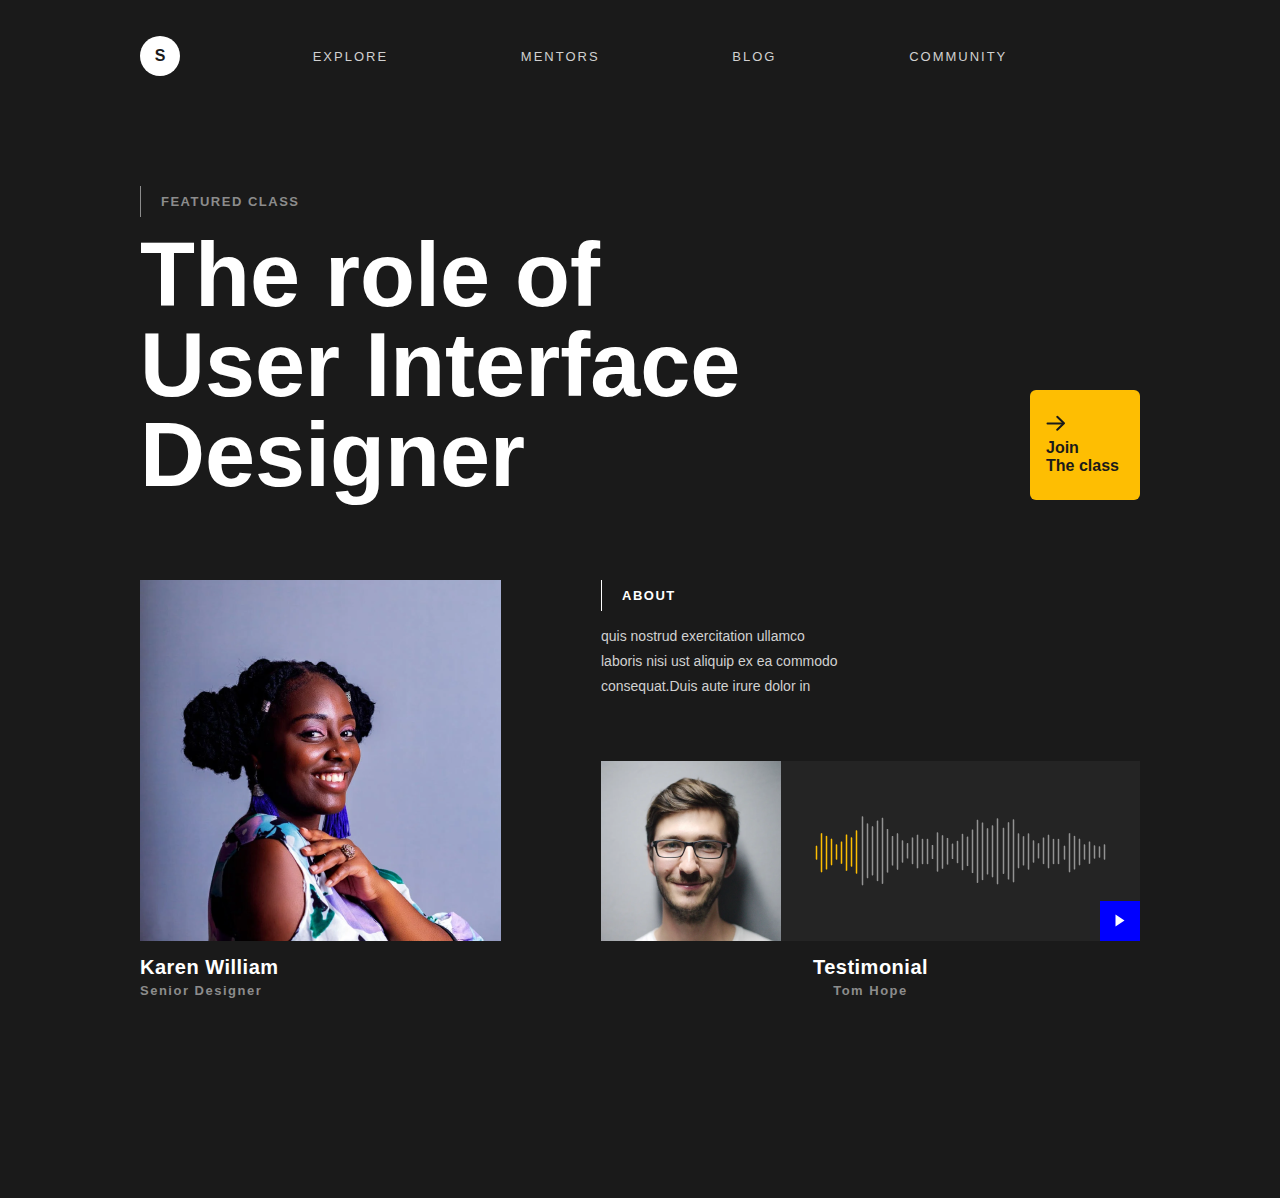
==== index.html @ f6294d51 "adle" ====
<!DOCTYPE html>
<html lang="en">
<head>
    <meta charset="UTF-8">
    <meta name="viewport" content="width=device-width, initial-scale=1.0">
    <title>Document</title>
    <link rel="stylesheet" href="style.css">
</head>
<body>
    <header class="header">
        <div class="container">
            <nav class="navigation">
                <a href="" class="logo">S</a>
                <ul class="navigation-holder">
                    <li class="nav-links">
                        <a href="#">Explore</a>
                    </li>
                    <li class="nav-links">
                        <a href="#">Mentors</a>
                    </li>
                    <li class="nav-links">
                        <a href="#">Blog</a>
                    </li>
                    <li class="nav-links">
                        <a href="#">Community</a>
                    </li>
                </ul>
            </nav>

            <section class="header-tittle">
                <span class="header-subtitle-text">featured class</span>
                <h1 class="header-tittle-text">
                    The role of
                    User Interface
                    Designer
                </h1>

                <a href="#" class="join">
                    <img src="img/icons/arrow.svg" alt="">
                    <span class="join-text">Join <br> The class</span>
                </a>
            </section>
            <section class="header-info-block">

                <div class="card-info">
                    <img src="img/girl-avatar.png" alt="" class="card-info-img">
                    <h2 class="info-title">Karen William</h2>
                    <span class="info-subtitle">Senior Designer</span>
                </div>

                <div class="card-about">
                    <div class="about-text-wrapper">
                        <span class="about-subtitle-text">About</span>
                        <p class="about-desc">
                            quis nostrud exercitation ullamco
                            laboris nisi ust aliquip ex ea commodo
                            consequat.Duis aute irure dolor in
                        </p>
                    </div>

                    <div class="audio-block">
                        <img src="img/man-avatar.png" alt="">
                        <div class="audio-container">
                            <img src="img/audio.png" class="audio-track" alt="">
                            <a href="#" class="play-btn">
                                <img src="img/icons/play.svg" alt="">
                            </a>
                        </div>


                    </div>

                    <h2 class="about-title">Testimonial</h2>
                    <span class="about-subtitle">Tom Hope</span>
                </div>
            </section>

        </div>
    </header>
</body>
</html>
---- style.css ----
* {
    box-sizing: border-box;
    margin: 0;
    font-family: Arial, Helvetica, sans-serif;
}
.container {
    max-width: 1000px;
    margin: 0 auto;
}

.header {
    background-color: #1A1A1A;
    padding-top: 36px;
    padding-bottom: 200px;
}
.navigation {
    display: flex;
    justify-content: space-between;
    align-items: center;
}
.logo {
    width: 40px;
    height: 40px;
    border-radius: 50%;
    background-color: #fff;
    display: flex;
    justify-content: center;
    align-items: center;
    text-decoration: none;
    color: #1A1A1A;
    font-weight: bold;
}
.navigation-holder {
    list-style-type: none;
    padding: 0;
    display: flex;
    flex-grow: 1;
    justify-content: space-evenly;
}
.nav-links a {
    text-decoration: none;
    color: #D1D1D1;
    text-transform: uppercase;
    letter-spacing: 2px;
    font-size: 13px;
}
.header-tittle {
    margin-top: 110px;
    margin-bottom: 80px;
    position: relative;
}
.header-subtitle-text {
    display: inline-block;
    border-left: 1px solid #8C8C8C;
    padding: 8px 0 8px 20px;
    color: #8C8C8C;
    font-weight: bold;
    text-transform: uppercase;
    font-size: 13px;
    letter-spacing: 1.5px;
    margin-bottom: 13px;
}
.header-tittle-text {
    font-size: 90px;
    font-weight: bold;
    color: #fff;
    max-width: 630px;
    line-height: 1;
}
.join {
    background-color: #FEBE02;
    position: absolute;
    right: 0;
    bottom: 0;
    width: 110px;
    height: 110px;
    padding: 16px;
    display: flex;
    flex-direction: column;
    justify-content: space-evenly;
    align-items: flex-start;
    text-decoration: none;
    color: #1A1A1A;
    font-weight: bold;
    border-radius: 6px;
}
.header-info-block {
    display: flex;
    justify-content: space-between;
}
.card-info{
    max-width: 361px;
}
.card-info-img {
    display: flex;
}
.info-title {
    font-size: 20px;
    font-weight: bold;
    color: #fff;
    letter-spacing: 0.5px;
    margin-top: 15px;
    margin-bottom: 4px;
}
.info-subtitle {
    font-size: 13px;
    color: #8C8C8C;
    font-weight: bold;
    letter-spacing: 1.5px;
    display: block;
}
.about-subtitle-text {
    display: inline-block;
    border-left: 1px solid #fff;
    padding: 8px 0 8px 20px;
    color: #fff;
    font-weight: bold;
    text-transform: uppercase;
    font-size: 13px;
    letter-spacing: 1.5px;
    margin-bottom: 13px;
}
.about-desc {
    color: #D1D1D1;
    max-width: 240px;
    font-size: 14px;
    line-height: 1.8;
}
.audio-block {
    background-color: #242424;
    display: flex;
    margin-top: 61px;
}
.audio-container {
    display: flex;
    align-items: center;
    justify-content: center;
    flex: 1;
    position: relative;
    padding:0 34px
}
.play-btn {
    display: flex;
    background-color: blue;
    width: 40px;
    height: 40px;
    align-items: center;
    justify-content: center;
    position: absolute;
    right: 0;
    bottom: 0;
}
.about-title {
    font-size: 20px;
    font-weight: bold;
    color: #fff;
    letter-spacing: 0.5px;
    margin-top: 15px;
    margin-bottom: 4px;
    text-align: center;
}
.about-subtitle {
    font-size: 13px;
    color: #8C8C8C;
    font-weight: bold;
    letter-spacing: 1.5px;
    text-align: center;
    display: block;
}
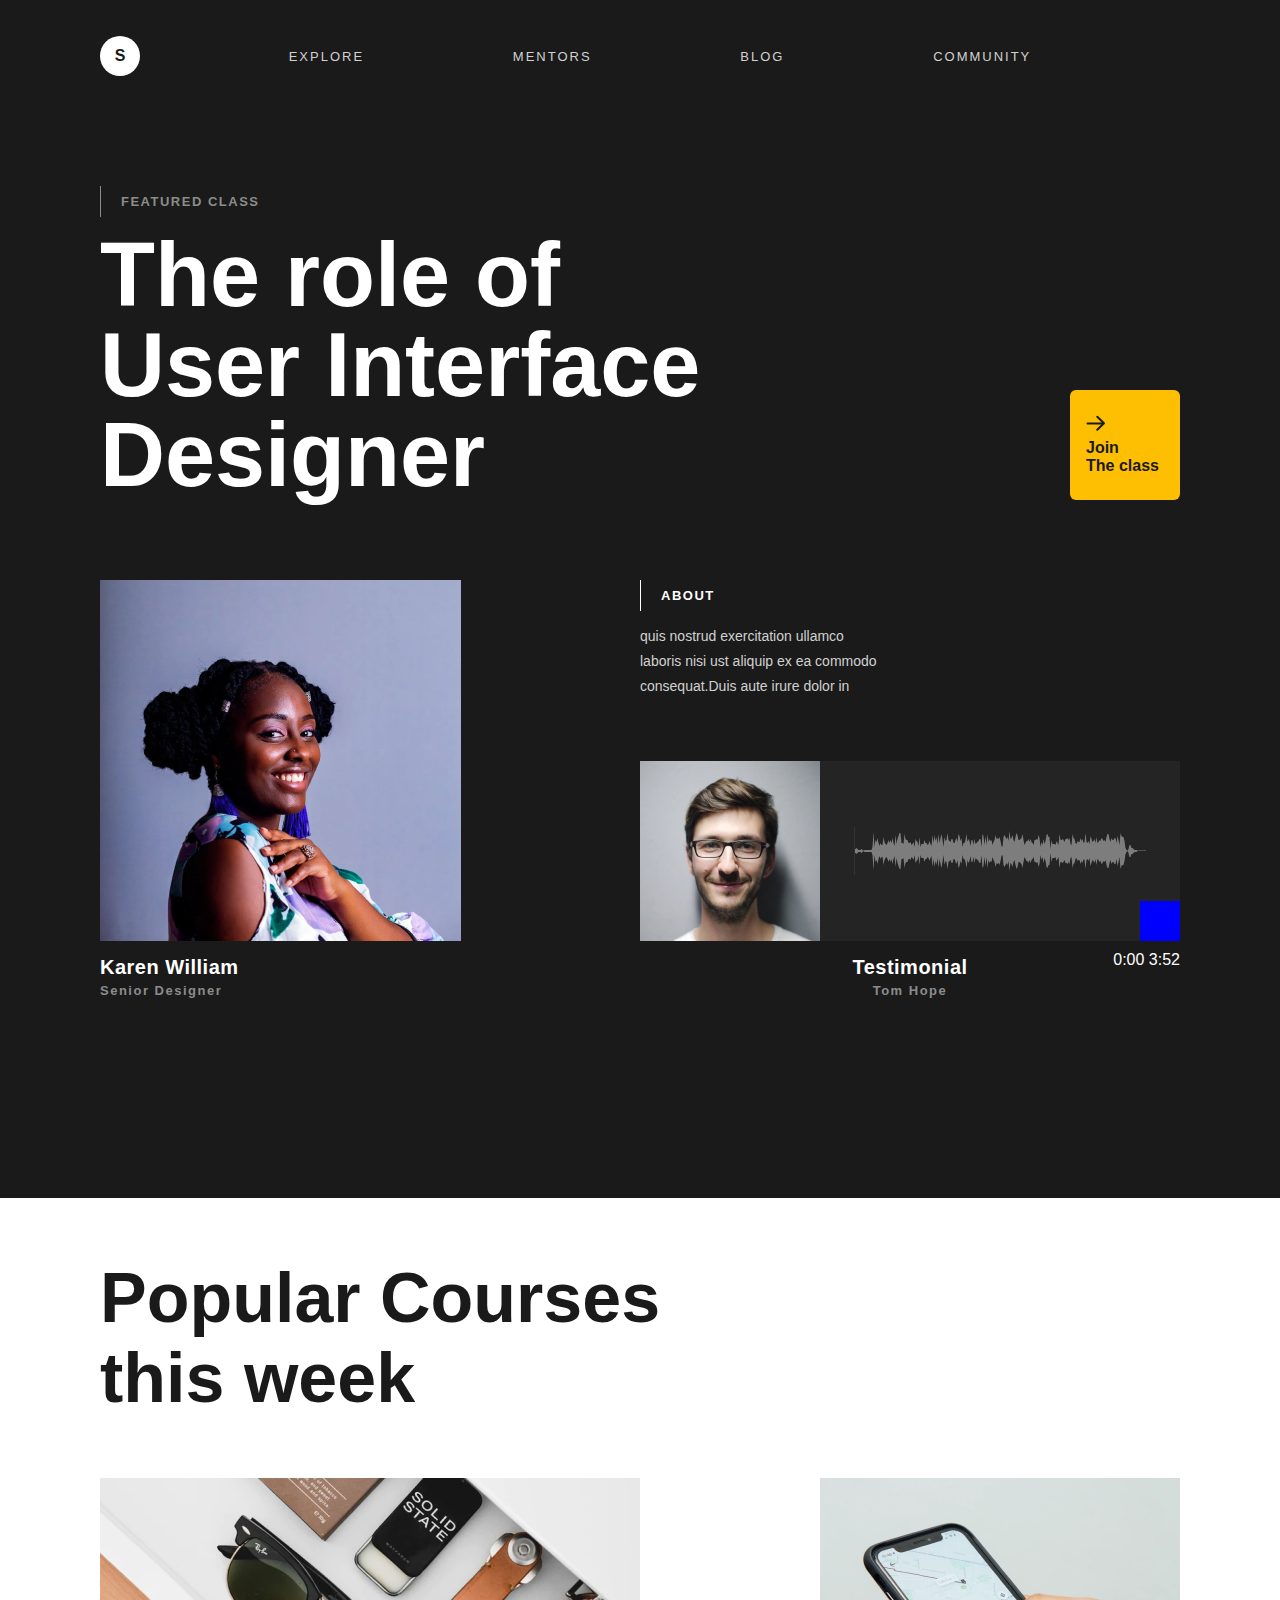
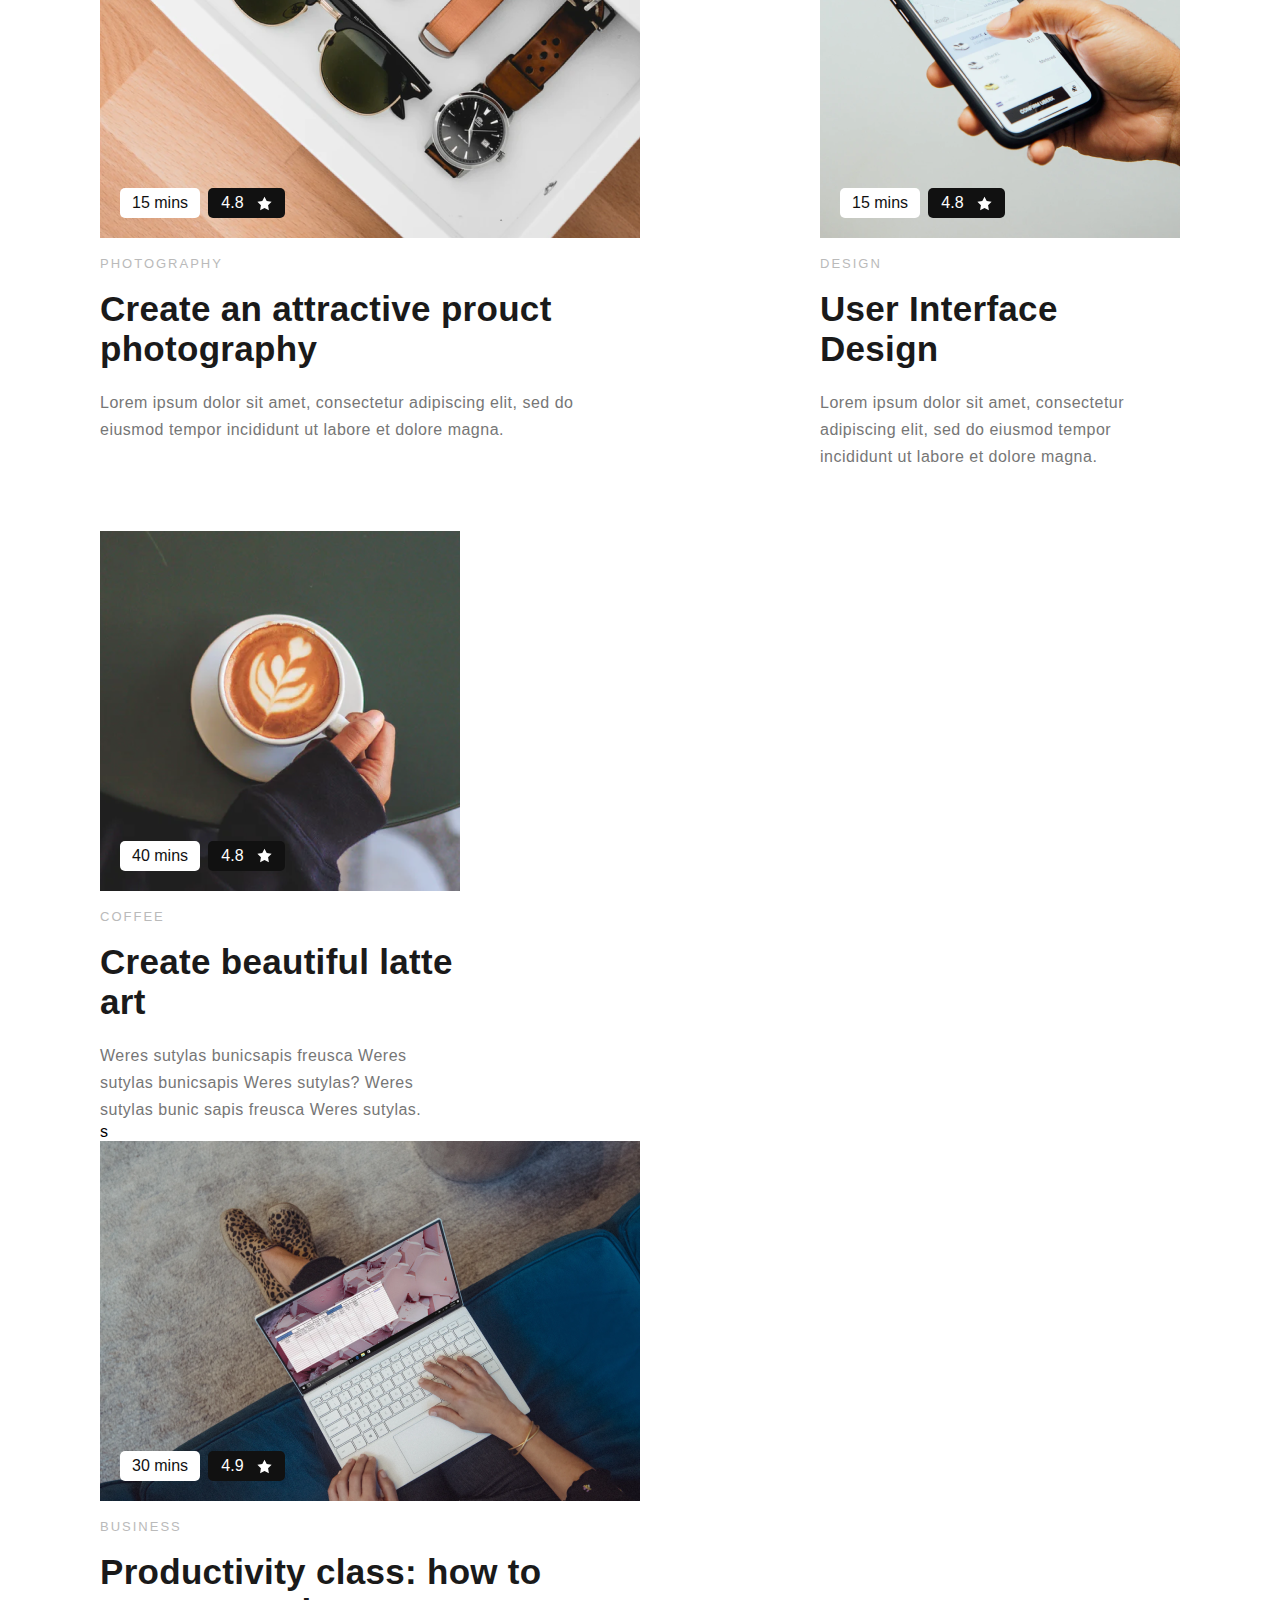
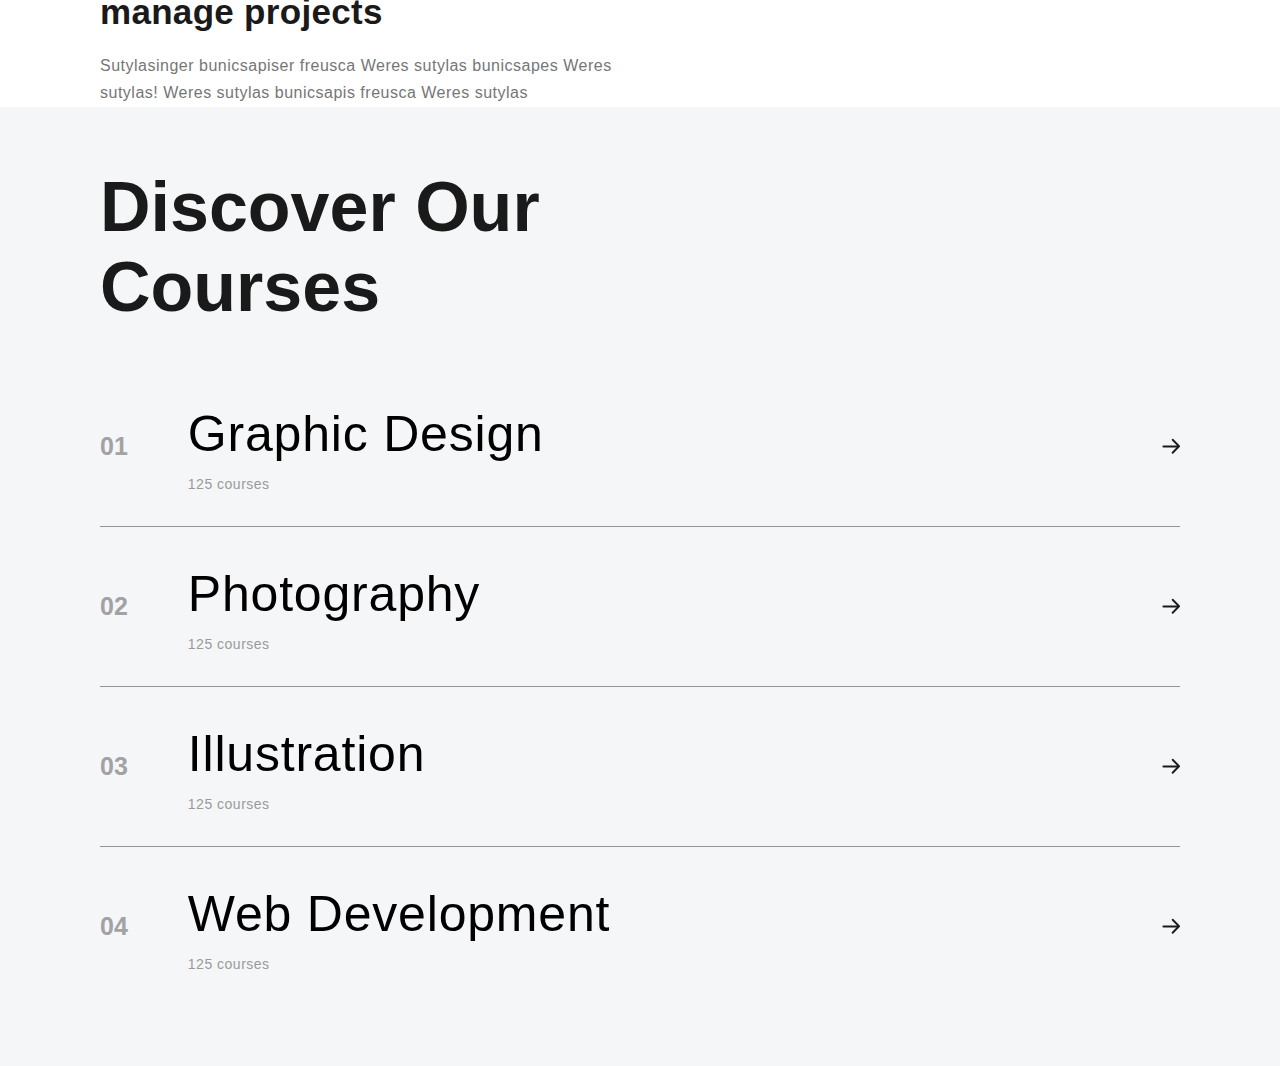
==== commit 4f7ab1f3: "done" ====
--- a/index.html
+++ b/index.html
@@ -27,9 +27,9 @@
                 </ul>
             </nav>
 
-            <section class="header-tittle">
+            <section class="header-title">
                 <span class="header-subtitle-text">featured class</span>
-                <h1 class="header-tittle-text">
+                <h1 class="header-title-text">
                     The role of
                     User Interface
                     Designer
@@ -50,32 +50,196 @@
 
                 <div class="card-about">
                     <div class="about-text-wrapper">
+                    
                         <span class="about-subtitle-text">About</span>
                         <p class="about-desc">
                             quis nostrud exercitation ullamco
                             laboris nisi ust aliquip ex ea commodo
                             consequat.Duis aute irure dolor in
                         </p>
-                    </div>
-
-                    <div class="audio-block">
-                        <img src="img/man-avatar.png" alt="">
-                        <div class="audio-container">
-                            <img src="img/audio.png" class="audio-track" alt="">
-                            <a href="#" class="play-btn">
-                                <img src="img/icons/play.svg" alt="">
-                            </a>
-                        </div>
-
-
-                    </div>
-
-                    <h2 class="about-title">Testimonial</h2>
-                    <span class="about-subtitle">Tom Hope</span>
+                        </div>
+
+                        <div class="audio-holder">
+                            <div class="audio-block">
+                            <img src="img/man-avatar.png" alt="">
+                            <div class="audio-container">
+                                <div class="audio-detail">
+                                    <div class="control">
+                                        <i class="fi-rr-play" id="playPause"></i>
+                                    </div>
+                                    <div id="wave"></div>  
+                            </div>
+                        </div>
+                        </div>
+
+                        <div class="audio-author">
+                        <div>
+                            <h2 class="about-title">Testimonial</h2>
+                            <span class="about-subtitle">Tom Hope</span>
+                        </div>
+
+                        <div class="time">
+                            <span id="current">0:00</span>
+                            <span id="duration">0:00</span>
+                        </div>           
+                        </div>                       
                 </div>
+                
             </section>
 
         </div>
-    </header>
+        
+    </header>  
+   
+    <main class="main-content">
+        <div class="container">
+            <section class="courses">
+                <h1 class="course-section-title">Popular Courses <br> this week</h1>
+                
+                <section class="course-row">
+                    <div class="course-card card-big">
+                        <div class="img-container img-card-1">
+                        <span class="btn-time">15 mins</span>
+                        <span class="btn-raiting">
+                            4.8
+                            <img src="img/icons/star.svg" width="15" height="15" alt="">
+                        </span>
+                        </div>
+
+                        <div class="info-container">
+                          <h4 class="course-category">PHOTOGRAPHY</h4>
+
+                          <h2 class="course-title">Create an attractive prouct photography</h2>
+
+                          <p class="course-desc">Lorem ipsum dolor sit amet, consectetur
+                            adipiscing elit, sed do eiusmod tempor
+                            incididunt ut labore et dolore magna.
+                          </p>
+                        </div>
+                    </div>
+
+                    <div class="course-card card-small">
+                        <div class="img-container img-card-2">
+                            <span class="btn-time">15 mins</span>
+                            <span class="btn-raiting">
+                                4.8
+                                <img src="img/icons/star.svg" width="15" height="15" alt="">
+                            </span>
+                        </div>
+
+                        <div class="info-container">
+                            <h4 class="course-category">DESIGN</h4>
+
+                            <h2 class="course-title">User Interface Design</h2>
+
+                            <p class="course-desc">Lorem ipsum dolor sit amet, consectetur
+                                adipiscing elit, sed do eiusmod tempor
+                                incididunt ut labore et dolore magna.
+                            </p>
+                        </div>
+                    </div>
+                </section>
+
+                <section class="course row">
+                    <div class="course-card card-small">
+                        <div class="img-container img-card-3">
+                        <span class="btn-time">40 mins</span>
+                        <span class="btn-raiting">
+                            4.8
+                            <img src="img/icons/star.svg" width="15" height="15" alt="">
+                        </span>
+                        </div>
+
+                        <div class="info-container">
+                        <h4 class="course-category">COFFEE</h4>
+
+                        <h2 class="course-title">Create beautiful latte art</h2>
+
+                        <p class="course-desc">Weres sutylas bunicsapis freusca Weres sutylas bunicsapis Weres sutylas? Weres sutylas bunic sapis freusca Weres sutylas.
+                        </p>
+                        </div>
+                    </div>
+                s
+
+                    <div class="course-card card-big">
+                        <div class="img-container img-card-4">
+                            <span class="btn-time">30 mins</span>
+                            <span class="btn-raiting">
+                                4.9
+                                <img src="img/icons/star.svg" width="15" height="15" alt="">
+                            </span>
+                        </div>
+
+                        <div class="info-container">
+                            <h4 class="course-category">BUSINESS</h4>
+
+                            <h2 class="course-title">Productivity class: how to manage projects</h2>
+
+                            <p class="course-desc">Sutylasinger bunicsapiser freusca Weres sutylas bunicsapes Weres sutylas! Weres sutylas bunicsapis freusca Weres sutylas
+                            </p>
+                        </div>
+                    </div>
+                </section>
+                </section>
+                </div>
+    </main>
+
+    <footer class="footer">
+        <div class="container">
+            <section class="courses-info">
+
+                <h1 class="course-info-title">Discover Our <br> Courses</h1>
+
+                <section class="footer-row">
+                    <div class="left-block">
+                        <h4 class="course-number">01</h4>
+                        <div class="course-block">
+                            <h2 class="course-name">Graphic Design</h2>
+                            <span class="course-count">125 courses</span>
+                        </div>
+                    </div>
+                    <img src="img/icons/arrow.svg" width="18" alt="">
+                </section>
+
+                <section class="footer-row">
+                    <div class="left-block">
+                        <h4 class="course-number">02</h4>
+                        <div class="course-block">
+                            <h2 class="course-name">Photography</h2>
+                            <span class="course-count">125 courses</span>
+                        </div>
+                    </div>
+                    <img src="img/icons/arrow.svg" width="18" alt="">
+                </section>
+
+                <section class="footer-row">
+                    <div class="left-block">
+                        <h4 class="course-number">03</h4>
+                        <div class="course-block">
+                            <h2 class="course-name">Illustration</h2>
+                            <span class="course-count">125 courses</span>
+                        </div>
+                    </div>
+                    <img src="img/icons/arrow.svg" width="18" alt="">
+                </section>
+
+                <section class="footer-row">
+                    <div class="left-block">
+                        <h4 class="course-number">04</h4>
+                        <div class="course-block">
+                            <h2 class="course-name">Web Development</h2>
+                            <span class="course-count">125 courses</span>
+                        </div>
+                    </div>
+                    <img src="img/icons/arrow.svg" width="18" alt="">
+                </section>
+
+            </section>
+        </div>
+    </footer>
+
+
+    <script src="wavesurfer.js"></script>  
+    <script src="media.js"></script>
 </body>
-</html>+</html>
--- a/style.css
+++ b/style.css
@@ -1,169 +1,479 @@
+@import url('https://cdn-uicons.flaticon.com/uicons-regular-rounded/css/uicons-regular-rounded.css');
+
 * {
-    box-sizing: border-box;
+  box-sizing: border-box;
+  margin: 0;
+  font-family: Arial, Helvetica, sans-serif;
+}
+
+.container {
+  max-width: 1080px;
+  margin: 0 auto;
+}
+
+/* HEADER */
+.header {
+  background-color: #1A1A1A;
+  padding-top: 36px;
+  padding-bottom: 200px;
+}
+
+.navigation {
+  display: flex;
+  justify-content: space-between;
+  align-items: center;
+}
+
+.logo {
+  width: 40px;
+  height: 40px;
+  border-radius: 50%;
+  background-color: #fff;
+  display: flex;
+  justify-content: center;
+  align-items: center;
+  text-decoration: none;
+  color: #1A1A1A;
+  font-weight: bold;
+}
+
+.navigation-holder {
+  list-style-type: none;
+  padding: 0;
+  display: flex;
+  flex-grow: 1;
+  justify-content: space-evenly;
+}
+
+.nav-links a {
+  text-decoration: none;
+  color: #D1D1D1;
+  text-transform: uppercase;
+  letter-spacing: 2px;
+  font-size: 13px;
+}
+
+.header-title {
+  margin-top: 110px;
+  margin-bottom: 80px;
+  position: relative;
+}
+
+.header-subtitle-text {
+  display: inline-block;
+  border-left: 1px solid #8C8C8C;
+  padding: 8px 0 8px 20px;
+  color: #8C8C8C;
+  font-weight: bold;
+  text-transform: uppercase;
+  font-size: 13px;
+  letter-spacing: 1.5px;
+  margin-bottom: 13px;
+}
+
+.header-title-text {
+  font-size: 90px;
+  font-weight: bold;
+  color: #fff;
+  max-width: 620px;
+  line-height: 1;
+}
+
+.join {
+  background-color: #FEBE02;
+  position: absolute;
+  right: 0;
+  bottom: 0;
+  width: 110px;
+  height: 110px;
+  padding: 16px;
+  display: flex;
+  flex-direction: column;
+  justify-content: space-evenly;
+  align-items: flex-start;
+  text-decoration: none;
+  color: #1A1A1A;
+  font-weight: bold;
+  border-radius: 6px;
+}
+
+.header-info-block {
+  display: flex;
+  justify-content: space-between;
+}
+
+.card-info {
+  max-width: 361px;
+}
+
+.card-info-img {
+  display: flex;
+}
+
+.info-title {
+  font-size: 20px;
+  font-weight: bold;
+  color: #fff;
+  letter-spacing: 0.5px;
+  margin-top: 15px;
+  margin-bottom: 4px;
+}
+
+.info-subtitle {
+  font-size: 13px;
+  color: #8C8C8C;
+  font-weight: bold;
+  letter-spacing: 1.5px;
+  display: block;
+}
+
+.about-subtitle-text {
+  display: inline-block;
+  border-left: 1px solid #fff;
+  padding: 8px 0 8px 20px;
+  color: #fff;
+  font-weight: bold;
+  text-transform: uppercase;
+  font-size: 13px;
+  letter-spacing: 1.5px;
+  margin-bottom: 13px;
+}
+
+.about-desc {
+  color: #D1D1D1;
+  max-width: 240px;
+  font-size: 14px;
+  line-height: 1.8;
+}
+
+.audio-holder {
+  width: 540px;
+}
+
+.audio-block {
+  background-color: #242424;
+  display: flex;
+  margin-top: 61px;
+}
+
+.audio-container {
+  display: flex;
+  align-items: center;
+  justify-content: center;
+  flex: 1;
+  position: relative;
+  padding: 0 34px;
+}
+
+.play-btn {
+  display: flex;
+  background-color: blue;
+  width: 40px;
+  height: 40px;
+  align-items: center;
+  justify-content: center;
+  position: absolute;
+  right: 0;
+  bottom: 0;
+}
+
+.about-title {
+  font-size: 20px;
+  font-weight: bold;
+  color: #fff;
+  letter-spacing: 0.5px;
+  margin-top: 15px;
+  margin-bottom: 4px;
+  text-align: center;
+}
+
+.about-subtitle {
+  font-size: 13px;
+  color: #8C8C8C;
+  font-weight: bold;
+  letter-spacing: 1.5px;
+  text-align: center;
+  display: block;
+}
+
+.audio-detail {
+  flex: 1;
+}
+
+.control {
+  position: absolute;
+  right: 0;
+  bottom: 0;
+}
+
+.control i {
+  width: 40px;
+  height: 40px;
+  display: flex;
+  justify-content: center;
+  align-items: center;
+  font-size: 1.25rem;
+  background-color: blue;
+  color: white;
+  cursor: pointer;
+}
+
+.audio-author {
+  display: flex;
+  justify-content: center;
+  position: relative;
+}
+
+.time {
+  color: #fff;
+  position: absolute;
+  top: 10px;
+  right: 0;
+}
+
+/* MAIN CONTENT */
+
+.course-section-title {
+  font-weight: 600;
+  font-size: 70px;
+  color: #1A1A1A;
+  margin: 60px 0;
+}
+.course-row {
+  display: flex;
+  justify-content: space-between;
+  margin-bottom: 60px;
+}
+
+.card-big {
+  width: 540px;
+}
+.card-small {
+  width: 360px;
+}
+
+.img-container {
+  background-size: cover;
+  background-position: center;
+  background-repeat: no-repeat;
+  height: 360px;
+  display: flex;
+  flex-direction: row;
+  align-items: flex-end;
+  padding-bottom: 20px;
+  padding-left: 20px;
+}
+.img-card-1 {background-image: url(img/card-1.png);}
+
+.btn-time {
+  background-color: #fff;
+  border-radius: 5px;
+  color: #111;
+  padding: 6px 12px;
+  display: inline-block;
+  margin-right: 8px;
+}
+.btn-raiting {
+  width: 77px;
+  background-color: #111;
+  border-radius: 5px;
+  color: #fff;
+  padding: 6px 0px;
+  display: inline-flex;
+  align-items: center;
+  justify-content: space-evenly;
+}
+
+.course-category {
+  font-size: 13px;
+  letter-spacing: 2px;
+  color: #BABABA;
+  font-weight: 400;
+  margin: 18px 0;
+}
+.course-title {
+  font-size: 35px;
+  font-weight: bold;
+  letter-spacing: 0.3px;
+  color: #1A1A1A;
+  margin-bottom: 20px;
+}
+.course-desc {
+  font-size: 16px;
+  font-weight: 400;
+  color: #767676;
+  line-height: 1.7;
+  letter-spacing: 0.5px;
+}
+
+.img-card-2 {background-image: url(img/card-2.png);}
+
+.img-card-3 {background-image: url(img/card-3.png);}
+
+.img-card-4 {background-image: url(img/card-4.png);}
+
+/* FOOTER */
+
+.footer {
+  background-color: #F5F6F8;
+  padding: 60px 0;
+}
+.course-info-title {
+  font-weight: 600;
+  font-size: 70px;
+  color: #1A1A1A;
+  padding-bottom: 40px;
+}
+
+.footer-row {
+  display: flex;
+  justify-content: space-between;
+  align-items: center;
+  border-bottom: 1px solid #939495;
+  padding: 30px 0;
+}
+.left-block {
+  display: flex;
+  align-items: center;
+}
+.course-number {
+  font-style: normal;
+  font-weight: 600;
+  font-size: 25px;
+  color: #A2A2A4;
+}
+
+.course-block {
+  margin-left: 60px;
+  line-height: 1.5;
+}
+.course-name {
+  font-style: normal;
+  font-weight: 400;
+  font-size: 50px;
+  letter-spacing: 0.8px;
+  color: #000000;
+}
+.course-count {
+  font-style: normal;
+  font-weight: 400;
+  font-size: 14px;
+  letter-spacing: 0.5px;
+  color: #9A9A9B;
+}
+.footer-row:last-child {
+  border-bottom: none;
+}
+
+.mob-btn {
+  display: none;
+}
+
+
+/* MEDIA QUERIES */
+
+@media (max-width: 1120px) {
+  .container {
+    padding: 0 20px;
+  }
+}
+
+@media (max-width: 992px) {
+  /* Для аудиоблока */
+  .header-info-block {
+    flex-direction: column;
+  }
+  .card-about {
+    align-self: flex-end;
+    margin-top: 60px;
+  }
+  .audio-container {
+    order: -1;
+  }
+
+  /* Для основного раздела */
+  .course-row {
+    flex-wrap: wrap;
+    margin-bottom: 0;
+  }
+  .course-card {
+    display: flex;
+    margin-bottom: 60px;
+  }
+  .card-big, .card-small {
+    width: 100%;
+  }
+  .img-container, .info-container {
+    width: 50%;
+  }
+  .img-card-1, .img-card-3 {
+    margin-right: 40px;
+  }
+  .img-card-2, .img-card-4 {
+    order: 2;
+    margin-left: 40px;
+  }
+}
+
+@media (max-width: 756px) {
+  /* Для основного раздела */
+  .course-card {
+    flex-direction: column;
+  }
+  .img-card-1, .img-card-3, .img-card-2, .img-card-4 {
     margin: 0;
-    font-family: Arial, Helvetica, sans-serif;
-}
-.container {
-    max-width: 1000px;
-    margin: 0 auto;
-}
-
-.header {
-    background-color: #1A1A1A;
-    padding-top: 36px;
-    padding-bottom: 200px;
-}
-.navigation {
-    display: flex;
-    justify-content: space-between;
-    align-items: center;
-}
-.logo {
-    width: 40px;
-    height: 40px;
-    border-radius: 50%;
-    background-color: #fff;
-    display: flex;
-    justify-content: center;
-    align-items: center;
+  }
+  .img-container, .info-container {
+    width: 100%;
+  }
+  .img-card-2, .img-card-4 {
+    order: -1;
+  }
+}
+
+@media (max-width: 578px) {
+   /* Для меню */
+  .navigation-holder {
+    display: none;
+  }
+  .mob-btn {
+    display: inline-block;
     text-decoration: none;
-    color: #1A1A1A;
-    font-weight: bold;
-}
-.navigation-holder {
-    list-style-type: none;
-    padding: 0;
-    display: flex;
-    flex-grow: 1;
-    justify-content: space-evenly;
-}
-.nav-links a {
-    text-decoration: none;
-    color: #D1D1D1;
-    text-transform: uppercase;
-    letter-spacing: 2px;
-    font-size: 13px;
-}
-.header-tittle {
-    margin-top: 110px;
-    margin-bottom: 80px;
-    position: relative;
-}
-.header-subtitle-text {
-    display: inline-block;
-    border-left: 1px solid #8C8C8C;
-    padding: 8px 0 8px 20px;
-    color: #8C8C8C;
-    font-weight: bold;
-    text-transform: uppercase;
-    font-size: 13px;
-    letter-spacing: 1.5px;
-    margin-bottom: 13px;
-}
-.header-tittle-text {
-    font-size: 90px;
-    font-weight: bold;
+    font-size: 60px;
     color: #fff;
-    max-width: 630px;
-    line-height: 1;
-}
-.join {
-    background-color: #FEBE02;
-    position: absolute;
-    right: 0;
-    bottom: 0;
-    width: 110px;
-    height: 110px;
-    padding: 16px;
-    display: flex;
-    flex-direction: column;
-    justify-content: space-evenly;
-    align-items: flex-start;
-    text-decoration: none;
-    color: #1A1A1A;
-    font-weight: bold;
-    border-radius: 6px;
-}
-.header-info-block {
-    display: flex;
-    justify-content: space-between;
-}
-.card-info{
-    max-width: 361px;
-}
-.card-info-img {
-    display: flex;
-}
-.info-title {
-    font-size: 20px;
-    font-weight: bold;
-    color: #fff;
-    letter-spacing: 0.5px;
-    margin-top: 15px;
-    margin-bottom: 4px;
-}
-.info-subtitle {
-    font-size: 13px;
-    color: #8C8C8C;
-    font-weight: bold;
-    letter-spacing: 1.5px;
-    display: block;
-}
-.about-subtitle-text {
-    display: inline-block;
-    border-left: 1px solid #fff;
-    padding: 8px 0 8px 20px;
-    color: #fff;
-    font-weight: bold;
-    text-transform: uppercase;
-    font-size: 13px;
-    letter-spacing: 1.5px;
-    margin-bottom: 13px;
-}
-.about-desc {
-    color: #D1D1D1;
-    max-width: 240px;
-    font-size: 14px;
-    line-height: 1.8;
-}
-.audio-block {
-    background-color: #242424;
-    display: flex;
-    margin-top: 61px;
-}
-.audio-container {
-    display: flex;
-    align-items: center;
-    justify-content: center;
-    flex: 1;
-    position: relative;
-    padding:0 34px
-}
-.play-btn {
-    display: flex;
-    background-color: blue;
-    width: 40px;
-    height: 40px;
-    align-items: center;
-    justify-content: center;
-    position: absolute;
-    right: 0;
-    bottom: 0;
-}
-.about-title {
-    font-size: 20px;
-    font-weight: bold;
-    color: #fff;
-    letter-spacing: 0.5px;
-    margin-top: 15px;
-    margin-bottom: 4px;
-    text-align: center;
-}
-.about-subtitle {
-    font-size: 13px;
-    color: #8C8C8C;
-    font-weight: bold;
-    letter-spacing: 1.5px;
-    text-align: center;
-    display: block;
-}
+  }
+
+  /* Заголовок в шапке */
+  .header-title-text {
+    font-size: 60px;
+  }
+
+  /* Кнопка Join */
+  .join {
+    display: none;
+  }
+
+  /* Изображение девушки */
+  .card-info-img {
+    max-width: 100%;
+  }
+
+  /* Для аудиоблока */
+  .audio-holder, .card-about {
+    width: 100%;
+  }
+  .audio-block img {
+    display: none;
+  }
+  .audio-container {
+    padding: 0 42px 0 0;
+  }
+  .control i {
+    height: 48px;
+  }
+
+  /* Для футера */ 
+  .course-name {
+    font-size: 24px;
+  }
+}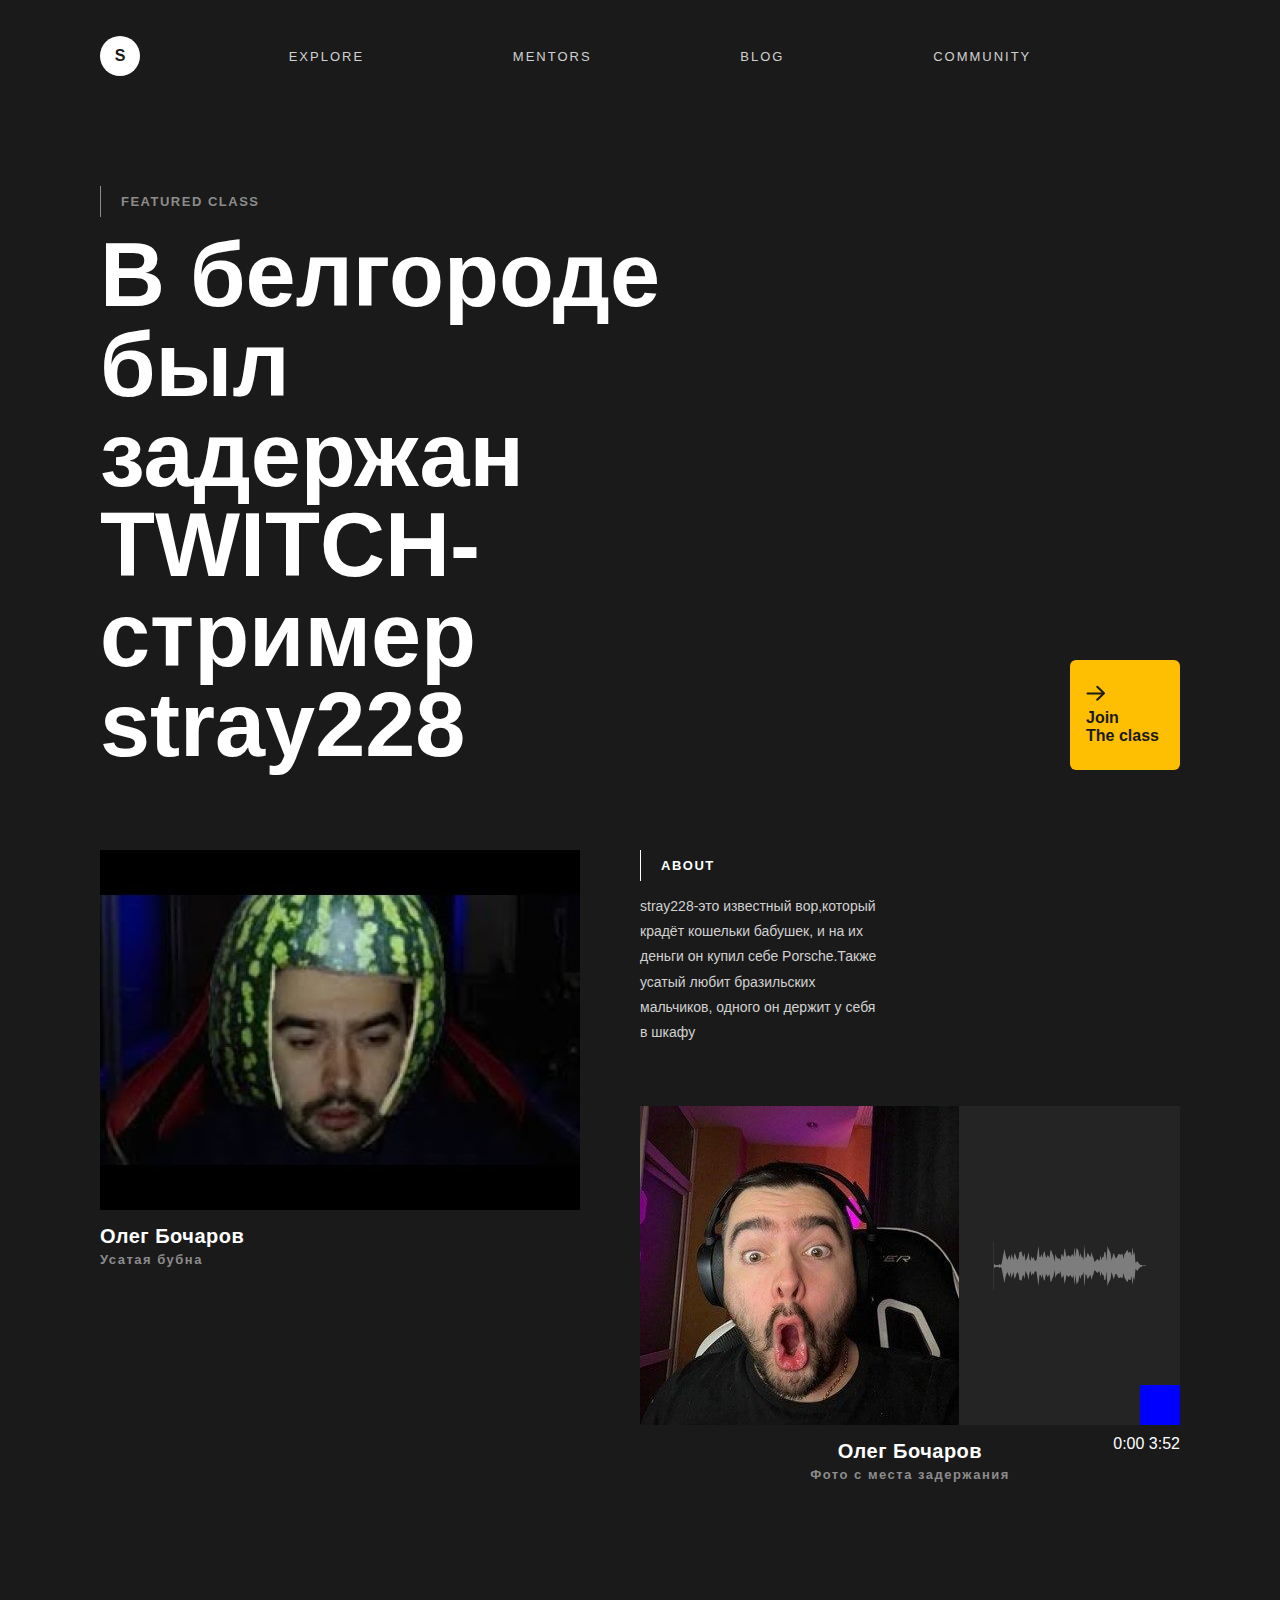
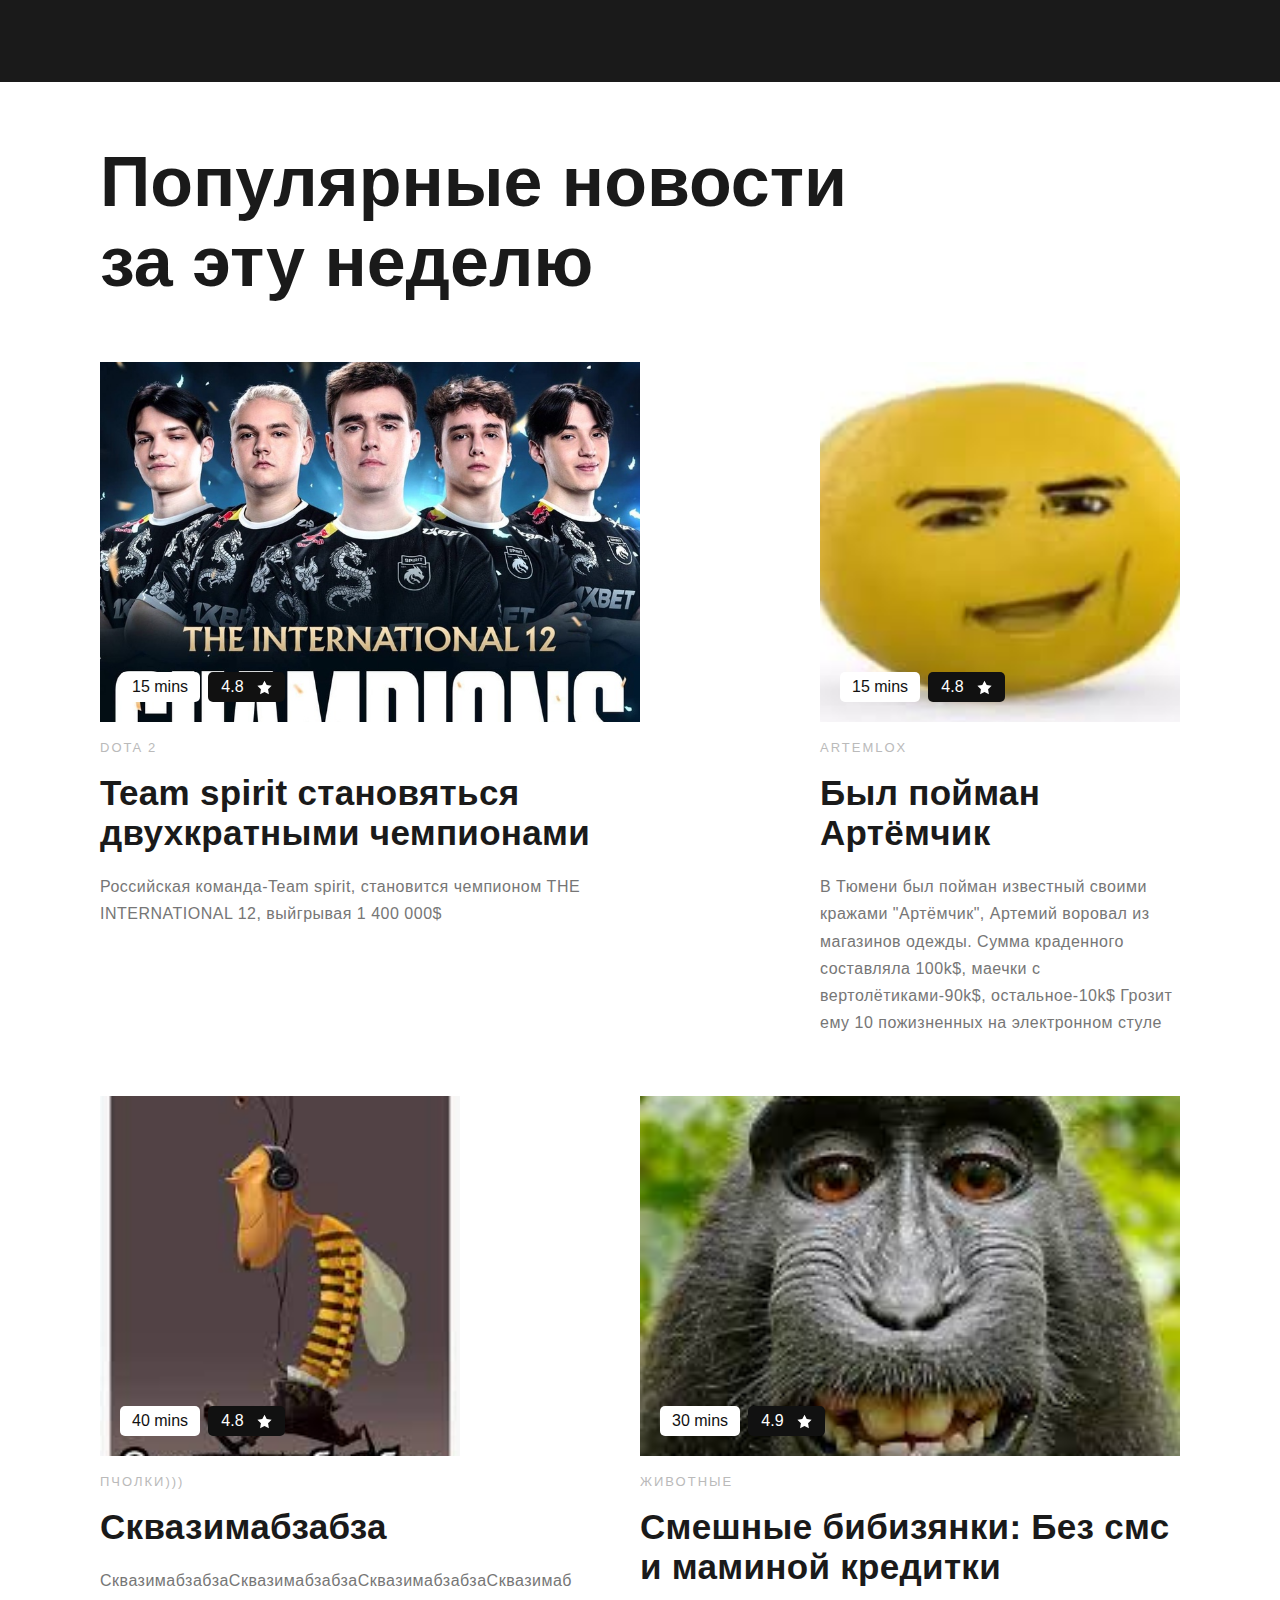
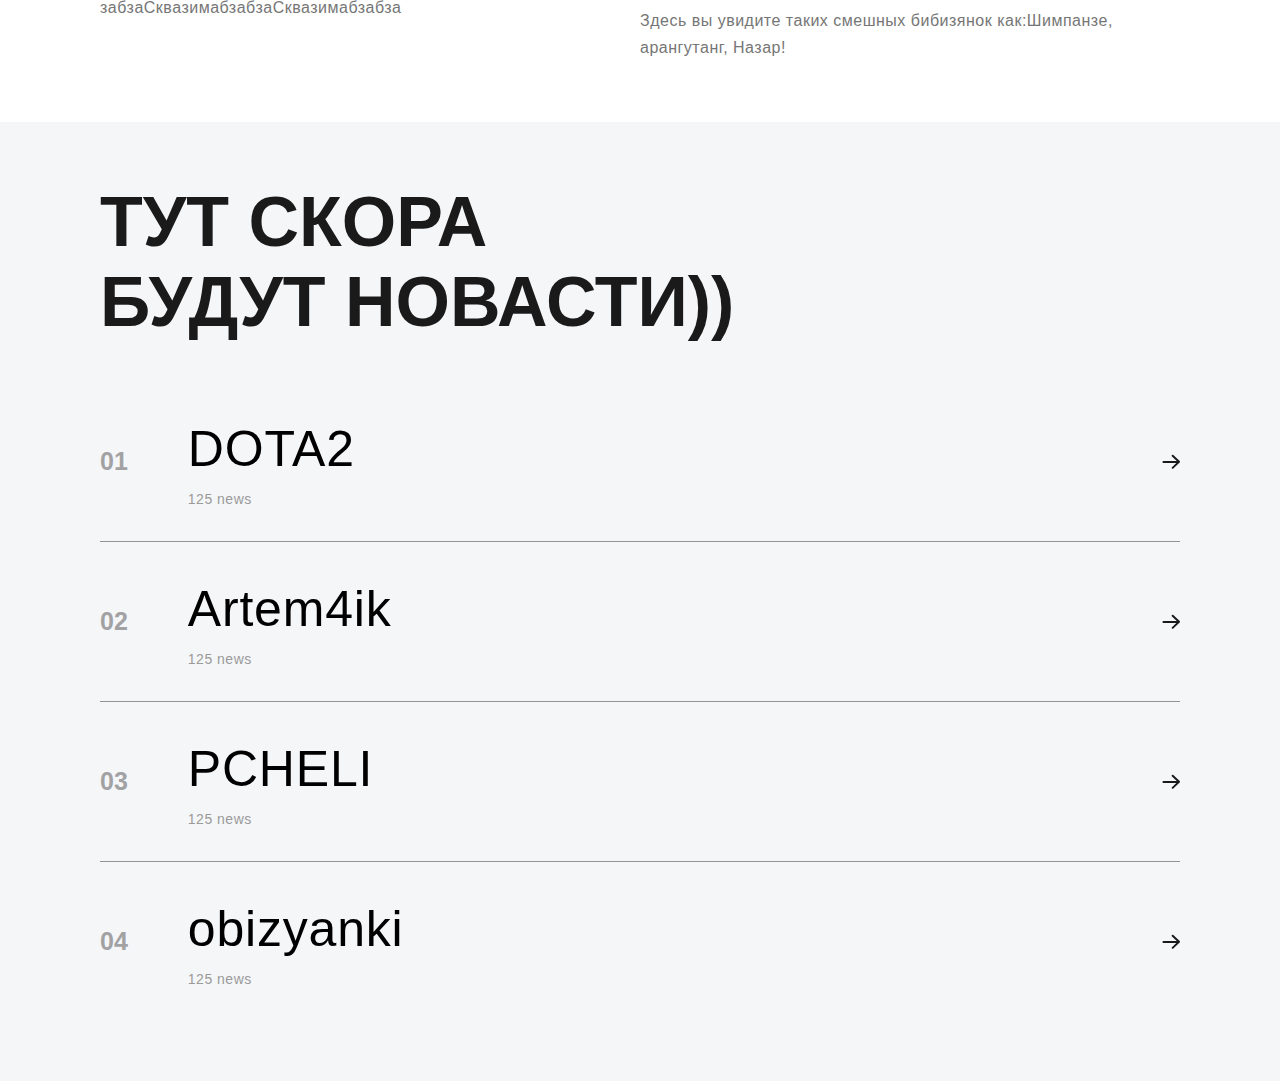
==== commit 1a49ba84: "dudidu" ====
--- a/index.html
+++ b/index.html
@@ -30,9 +30,9 @@
             <section class="header-title">
                 <span class="header-subtitle-text">featured class</span>
                 <h1 class="header-title-text">
-                    The role of
-                    User Interface
-                    Designer
+                    В белгороде был задержан
+                    TWITCH-стример
+                    stray228 
                 </h1>
 
                 <a href="#" class="join">
@@ -43,9 +43,9 @@
             <section class="header-info-block">
 
                 <div class="card-info">
-                    <img src="img/girl-avatar.png" alt="" class="card-info-img">
-                    <h2 class="info-title">Karen William</h2>
-                    <span class="info-subtitle">Senior Designer</span>
+                    <img src="img/arbuzik.jpg" alt="" class="card-info-img">
+                    <h2 class="info-title">Олег Бочаров</h2>
+                    <span class="info-subtitle">Усатая бубна</span>
                 </div>
 
                 <div class="card-about">
@@ -53,15 +53,17 @@
                     
                         <span class="about-subtitle-text">About</span>
                         <p class="about-desc">
-                            quis nostrud exercitation ullamco
-                            laboris nisi ust aliquip ex ea commodo
-                            consequat.Duis aute irure dolor in
+                            stray228-это известный вор,который
+                            крадёт кошельки бабушек, и на их деньги
+                            он купил себе Porsche.Также усатый любит
+                            бразильских мальчиков, одного он держит у себя
+                            в шкафу                   
                         </p>
                         </div>
 
                         <div class="audio-holder">
                             <div class="audio-block">
-                            <img src="img/man-avatar.png" alt="">
+                            <img src="img/bubnachka.jpg" alt="">
                             <div class="audio-container">
                                 <div class="audio-detail">
                                     <div class="control">
@@ -74,8 +76,8 @@
 
                         <div class="audio-author">
                         <div>
-                            <h2 class="about-title">Testimonial</h2>
-                            <span class="about-subtitle">Tom Hope</span>
+                            <h2 class="about-title">Олег Бочаров</h2>
+                            <span class="about-subtitle">Фото с места задержания</span>
                         </div>
 
                         <div class="time">
@@ -94,7 +96,7 @@
     <main class="main-content">
         <div class="container">
             <section class="courses">
-                <h1 class="course-section-title">Popular Courses <br> this week</h1>
+                <h1 class="course-section-title">Популярные новости <br> за эту неделю</h1>
                 
                 <section class="course-row">
                     <div class="course-card card-big">
@@ -107,13 +109,12 @@
                         </div>
 
                         <div class="info-container">
-                          <h4 class="course-category">PHOTOGRAPHY</h4>
-
-                          <h2 class="course-title">Create an attractive prouct photography</h2>
-
-                          <p class="course-desc">Lorem ipsum dolor sit amet, consectetur
-                            adipiscing elit, sed do eiusmod tempor
-                            incididunt ut labore et dolore magna.
+                          <h4 class="course-category">DOTA 2</h4>
+
+                          <h2 class="course-title">Team spirit становяться двухкратными чемпионами</h2>
+
+                          <p class="course-desc">Российская команда-Team spirit, становится чемпионом
+                            THE INTERNATIONAL 12, выйгрывая 1 400 000$
                           </p>
                         </div>
                     </div>
@@ -128,19 +129,19 @@
                         </div>
 
                         <div class="info-container">
-                            <h4 class="course-category">DESIGN</h4>
-
-                            <h2 class="course-title">User Interface Design</h2>
-
-                            <p class="course-desc">Lorem ipsum dolor sit amet, consectetur
-                                adipiscing elit, sed do eiusmod tempor
-                                incididunt ut labore et dolore magna.
+                            <h4 class="course-category">ARTEMLOX</h4>
+
+                            <h2 class="course-title">Был пойман Артёмчик</h2>
+
+                            <p class="course-desc">В Тюмени был пойман известный своими кражами "Артёмчик", Артемий воровал из магазинов одежды.
+                             Сумма краденного составляла 100k$, маечки с вертолётиками-90k$, остальное-10k$
+                             Грозит ему 10 пожизненных на электронном стуле                          
                             </p>
                         </div>
                     </div>
                 </section>
 
-                <section class="course row">
+                <section class="course-row">
                     <div class="course-card card-small">
                         <div class="img-container img-card-3">
                         <span class="btn-time">40 mins</span>
@@ -151,15 +152,16 @@
                         </div>
 
                         <div class="info-container">
-                        <h4 class="course-category">COFFEE</h4>
-
-                        <h2 class="course-title">Create beautiful latte art</h2>
-
-                        <p class="course-desc">Weres sutylas bunicsapis freusca Weres sutylas bunicsapis Weres sutylas? Weres sutylas bunic sapis freusca Weres sutylas.
+                        <h4 class="course-category">ПЧОЛКИ)))</h4>
+
+                        <h2 class="course-title">Сквазимабзабза</h2>
+
+                        <p class="course-desc">СквазимабзабзаСквазимабзабзаСквазимабзабзаСквазимаб
+                            забзаСквазимабзабзаСквазимабзабза
                         </p>
                         </div>
                     </div>
-                s
+                
 
                     <div class="course-card card-big">
                         <div class="img-container img-card-4">
@@ -171,11 +173,11 @@
                         </div>
 
                         <div class="info-container">
-                            <h4 class="course-category">BUSINESS</h4>
-
-                            <h2 class="course-title">Productivity class: how to manage projects</h2>
-
-                            <p class="course-desc">Sutylasinger bunicsapiser freusca Weres sutylas bunicsapes Weres sutylas! Weres sutylas bunicsapis freusca Weres sutylas
+                            <h4 class="course-category">ЖИВОТНЫЕ</h4>
+
+                            <h2 class="course-title">Смешные бибизянки: Без смс и маминой кредитки</h2>
+
+                            <p class="course-desc">Здесь вы увидите таких смешных бибизянок как:Шимпанзе, арангутанг, Назар!
                             </p>
                         </div>
                     </div>
@@ -188,14 +190,14 @@
         <div class="container">
             <section class="courses-info">
 
-                <h1 class="course-info-title">Discover Our <br> Courses</h1>
+                <h1 class="course-info-title">ТУТ СКОРА <br> БУДУТ НОВАСТИ))</h1>
 
                 <section class="footer-row">
                     <div class="left-block">
                         <h4 class="course-number">01</h4>
                         <div class="course-block">
-                            <h2 class="course-name">Graphic Design</h2>
-                            <span class="course-count">125 courses</span>
+                            <h2 class="course-name">DOTA2</h2>
+                            <span class="course-count">125 news</span>
                         </div>
                     </div>
                     <img src="img/icons/arrow.svg" width="18" alt="">
@@ -205,8 +207,8 @@
                     <div class="left-block">
                         <h4 class="course-number">02</h4>
                         <div class="course-block">
-                            <h2 class="course-name">Photography</h2>
-                            <span class="course-count">125 courses</span>
+                            <h2 class="course-name">Artem4ik</h2>
+                            <span class="course-count">125 news</span>
                         </div>
                     </div>
                     <img src="img/icons/arrow.svg" width="18" alt="">
@@ -216,8 +218,8 @@
                     <div class="left-block">
                         <h4 class="course-number">03</h4>
                         <div class="course-block">
-                            <h2 class="course-name">Illustration</h2>
-                            <span class="course-count">125 courses</span>
+                            <h2 class="course-name">PCHELI</h2>
+                            <span class="course-count">125 news</span>
                         </div>
                     </div>
                     <img src="img/icons/arrow.svg" width="18" alt="">
@@ -227,8 +229,8 @@
                     <div class="left-block">
                         <h4 class="course-number">04</h4>
                         <div class="course-block">
-                            <h2 class="course-name">Web Development</h2>
-                            <span class="course-count">125 courses</span>
+                            <h2 class="course-name">obizyanki</h2>
+                            <span class="course-count">125 news</span>
                         </div>
                     </div>
                     <img src="img/icons/arrow.svg" width="18" alt="">
--- a/style.css
+++ b/style.css
@@ -263,7 +263,7 @@
   padding-bottom: 20px;
   padding-left: 20px;
 }
-.img-card-1 {background-image: url(img/card-1.png);}
+.img-card-1 {background-image: url(img/champion.jpg);}
 
 .btn-time {
   background-color: #fff;
@@ -306,11 +306,11 @@
   letter-spacing: 0.5px;
 }
 
-.img-card-2 {background-image: url(img/card-2.png);}
-
-.img-card-3 {background-image: url(img/card-3.png);}
-
-.img-card-4 {background-image: url(img/card-4.png);}
+.img-card-2 {background-image: url(img/lemonchik.jpg);}
+
+.img-card-3 {background-image: url(img/skvazimabzabza.jpg);}
+
+.img-card-4 {background-image: url(img/biba.jpg);}
 
 /* FOOTER */
 
